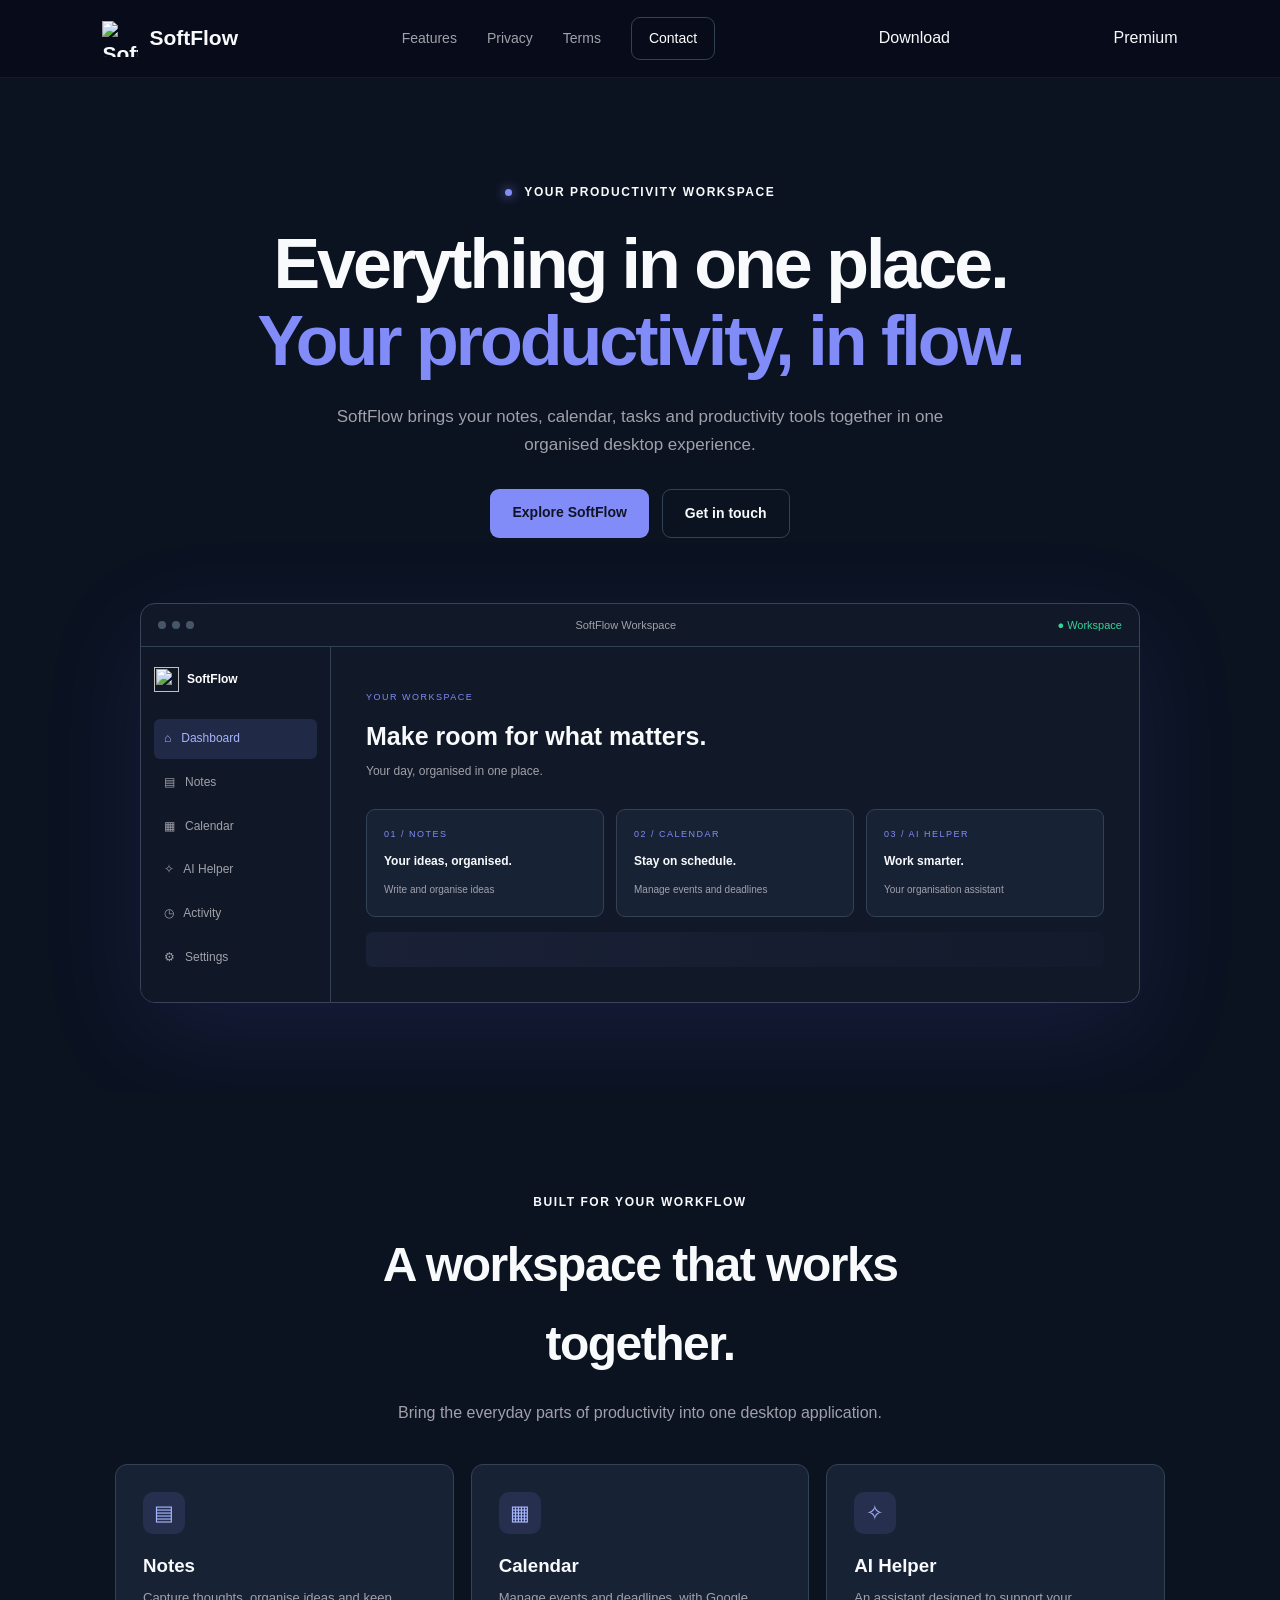
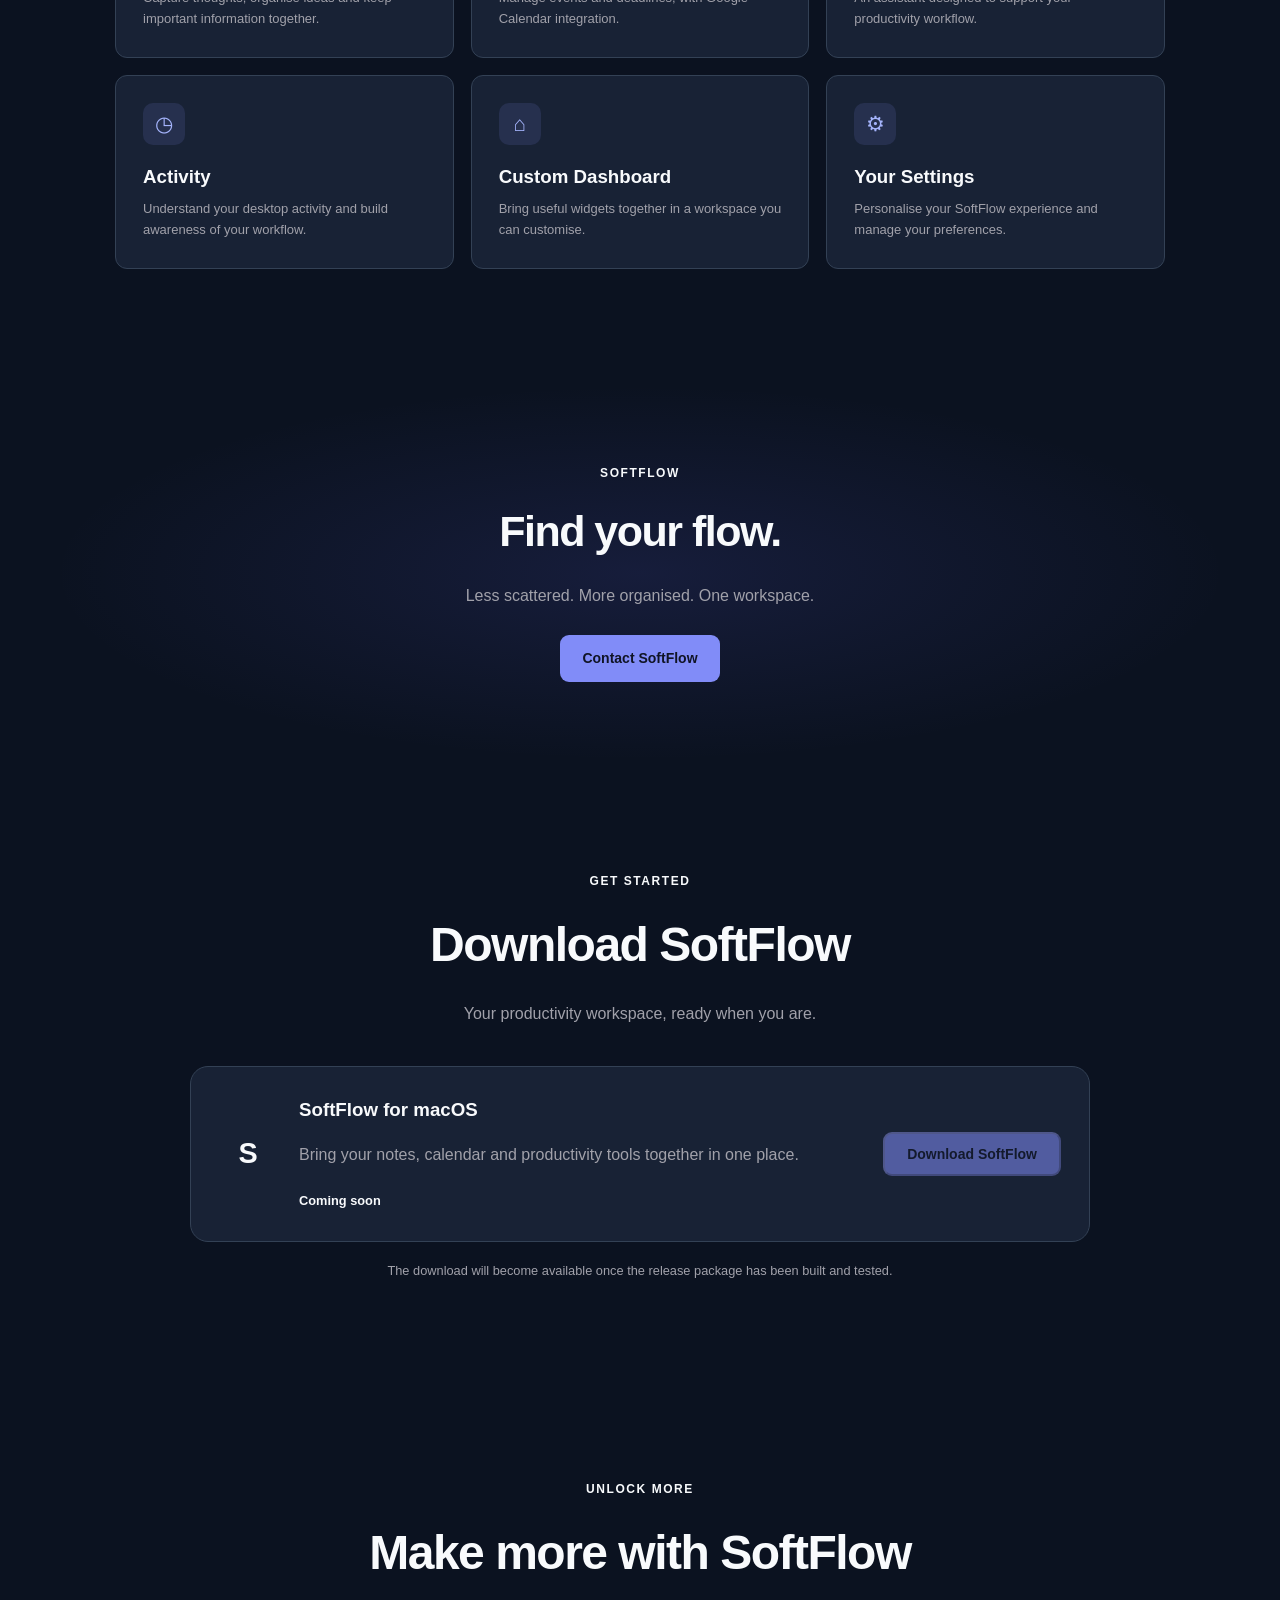
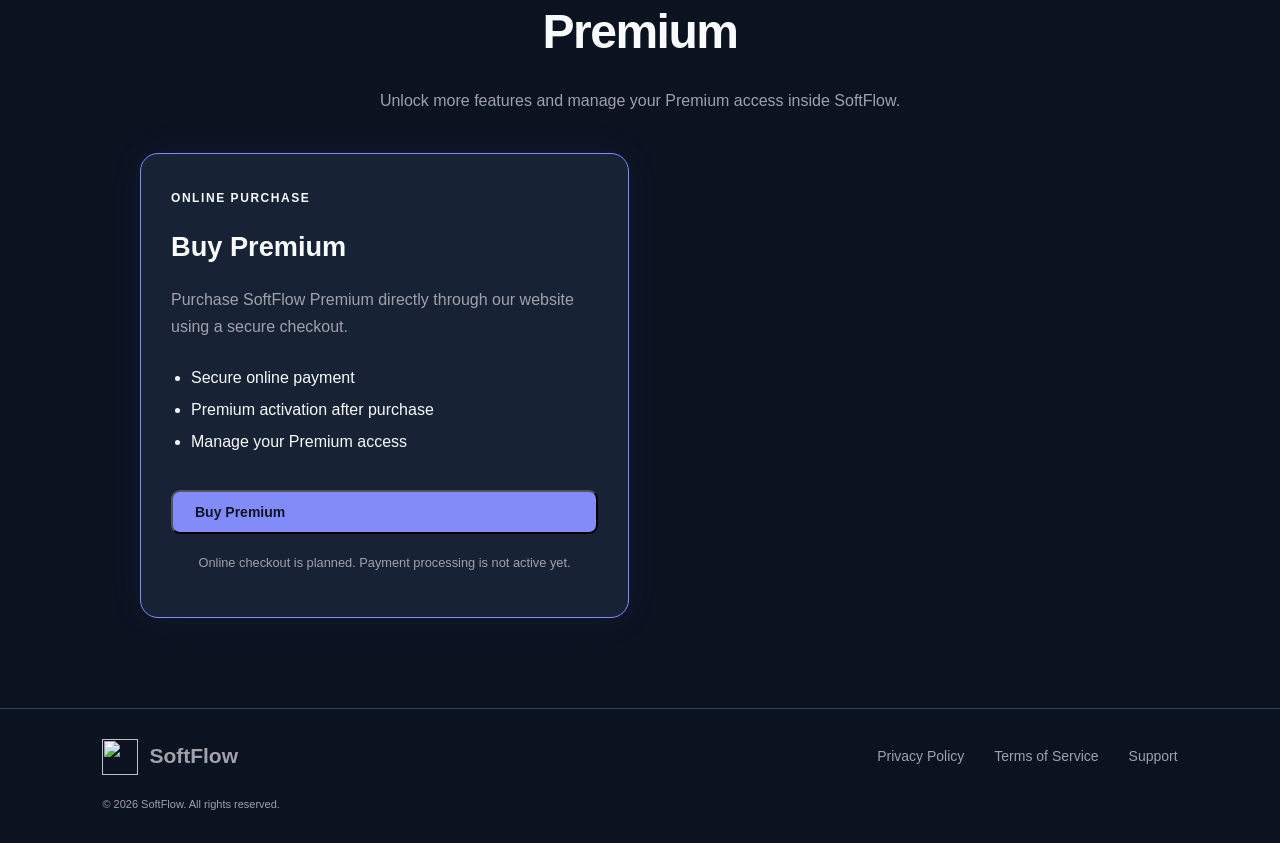
==== index.html @ 4841d00a "Add files via upload" ====
<!DOCTYPE html>
<html lang="en">
<head>
  <meta charset="UTF-8">
  <meta name="viewport" content="width=device-width, initial-scale=1">
  <meta name="theme-color" content="#0B1220">
  <meta name="description" content="Meet SoftFlow, your productivity workspace for notes, calendars, organisation and more.">
  <title>SoftFlow — Your productivity, in flow.</title>
  <link rel="icon" href="assets/logo.png">
  <link rel="stylesheet" href="styles.css">
</head>
<body>
  <nav class="nav">
    <a class="brand" href="index.html">
      <img src="assets/logo.png" alt="SoftFlow logo">
      <span>SoftFlow</span>
    </a>
    <div class="nav-links">
      <a href="#features">Features</a>
      <a href="privacy.html">Privacy</a>
      <a href="terms.html">Terms</a>
      <a class="nav-button" href="contact.html">Contact</a>
    </div>
  
        <a href="#download">Download</a>
        <a href="#premium">Premium</a>
      </nav>

  <main>
    <section class="hero">
      <div class="eyebrow"><span class="dot"></span> YOUR PRODUCTIVITY WORKSPACE</div>
      <h1>Everything in one place.<br><span>Your productivity, in flow.</span></h1>
      <p class="hero-text">
        SoftFlow brings your notes, calendar, tasks and productivity
        tools together in one organised desktop experience.
      </p>
      <div class="hero-actions">
        <a class="button primary" href="#features">Explore SoftFlow</a>
        <a class="button secondary" href="contact.html">Get in touch</a>
      </div>
      <div class="hero-visual">
        <div class="mock-window">
          <div class="window-bar">
            <div class="window-dots"><i></i><i></i><i></i></div>
            <span>SoftFlow Workspace</span>
            <span class="window-status">● Workspace</span>
          </div>
          <div class="mock-content">
            <aside class="mock-sidebar">
              <div class="mock-brand"><img src="assets/logo.png" alt=""> SoftFlow</div>
              <div class="side-active">⌂ &nbsp; Dashboard</div>
              <div>▤ &nbsp; Notes</div>
              <div>▦ &nbsp; Calendar</div>
              <div>✧ &nbsp; AI Helper</div>
              <div>◷ &nbsp; Activity</div>
              <div>⚙ &nbsp; Settings</div>
            </aside>
            <div class="mock-main">
              <small>YOUR WORKSPACE</small>
              <h2>Make room for what matters.</h2>
              <p>Your day, organised in one place.</p>
              <div class="mock-cards">
                <div><span>01 / NOTES</span><strong>Your ideas, organised.</strong><small>Write and organise ideas</small></div>
                <div><span>02 / CALENDAR</span><strong>Stay on schedule.</strong><small>Manage events and deadlines</small></div>
                <div><span>03 / AI HELPER</span><strong>Work smarter.</strong><small>Your organisation assistant</small></div>
              </div>
              <div class="mock-bottom"></div>
            </div>
          </div>
        </div>
      </div>
    </section>

    <section class="features section" id="features">
      <div class="section-heading">
        <div class="eyebrow">BUILT FOR YOUR WORKFLOW</div>
        <h2>A workspace that works together.</h2>
        <p>Bring the everyday parts of productivity into one desktop application.</p>
      </div>
      <div class="feature-grid">
        <article class="feature-card"><div class="feature-icon">▤</div><h3>Notes</h3><p>Capture thoughts, organise ideas and keep important information together.</p></article>
        <article class="feature-card"><div class="feature-icon">▦</div><h3>Calendar</h3><p>Manage events and deadlines, with Google Calendar integration.</p></article>
        <article class="feature-card"><div class="feature-icon">✧</div><h3>AI Helper</h3><p>An assistant designed to support your productivity workflow.</p></article>
        <article class="feature-card"><div class="feature-icon">◷</div><h3>Activity</h3><p>Understand your desktop activity and build awareness of your workflow.</p></article>
        <article class="feature-card"><div class="feature-icon">⌂</div><h3>Custom Dashboard</h3><p>Bring useful widgets together in a workspace you can customise.</p></article>
        <article class="feature-card"><div class="feature-icon">⚙</div><h3>Your Settings</h3><p>Personalise your SoftFlow experience and manage your preferences.</p></article>
      </div>
    </section>

    <section class="closing">
      <div class="eyebrow">SOFTFLOW</div>
      <h2>Find your flow.</h2>
      <p>Less scattered. More organised. One workspace.</p>
      <a class="button primary" href="contact.html">Contact SoftFlow</a>
    </section>
  
    <section class="download-section" id="download">
      <div class="section-heading">
        <span class="eyebrow">GET STARTED</span>
        <h2>Download SoftFlow</h2>
        <p>Your productivity workspace, ready when you are.</p>
      </div>

      <div class="download-panel">
        <div class="download-icon">S</div>
        <div class="download-info">
          <h3>SoftFlow for macOS</h3>
          <p>Bring your notes, calendar and productivity tools together in one place.</p>
          <span class="coming-soon">Coming soon</span>
        </div>
        <button class="button primary" disabled>Download SoftFlow</button>
      </div>
      <p class="section-note">The download will become available once the release package has been built and tested.</p>
    </section>

    <section class="premium-section" id="premium">
      <div class="section-heading">
        <span class="eyebrow">UNLOCK MORE</span>
        <h2>Make more with SoftFlow Premium</h2>
        <p>Unlock more features and manage your Premium access inside SoftFlow.</p>
      </div>

      <div class="premium-grid">
        <article class="premium-card premium-featured">
          <span class="premium-label">ONLINE PURCHASE</span>
          <h3>Buy Premium</h3>
          <p>Purchase SoftFlow Premium directly through our website using a secure checkout.</p>
          <ul>
            <li>Secure online payment</li>
            <li>Premium activation after purchase</li>
            <li>Manage your Premium access</li>
          </ul>
          <button class="button primary" id="premium-purchase">Buy Premium</button>
      <div class="premium-unavailable" id="premium-unavailable"
           role="alert" aria-live="polite" hidden>
        <div class="unavailable-icon">!</div>
        <div>
          <h3>Service unavailable</h3>
          <p>Sorry, SoftFlow Premium purchases are currently unavailable in your region.</p>
          <small>Please try again later.</small>
        </div>
      </div>

          <p class="card-note">Online checkout is planned. Payment processing is not active yet.</p>
        </article>

      </div>


      </div>
    </section>

  </main>

  <footer>
    <a class="brand" href="index.html"><img src="assets/logo.png" alt=""><span>SoftFlow</span></a>
    <div><a href="privacy.html">Privacy Policy</a><a href="terms.html">Terms of Service</a><a href="mailto:softcloud079@gmail.com">Support</a></div>
    <p>© 2026 SoftFlow. All rights reserved.</p>
  </footer>

<script>
document.addEventListener("DOMContentLoaded", function () {
  const button = document.getElementById("premium-purchase");
  const message = document.getElementById("premium-unavailable");

  if (button && message) {
    button.addEventListener("click", function () {
      message.hidden = false;
      message.scrollIntoView({ behavior: "smooth", block: "nearest" });
    });
  }
});
</script>

</body>
</html>
---- styles.css ----
:root {
  --bg: #0B1220;
  --sidebar: #111827;
  --card: #182235;
  --hover: #223047;
  --border: #334155;
  --primary: #818CF8;
  --light: #A5B4FC;
  --dark: #6366F1;
  --text: #F8FAFC;
  --muted: #A1A1AA;
}
* { box-sizing: border-box; }
html { scroll-behavior: smooth; }
body {
  margin: 0;
  background: var(--bg);
  color: var(--text);
  font-family: -apple-system, BlinkMacSystemFont, "Segoe UI", sans-serif;
  line-height: 1.65;
}
a { color: inherit; text-decoration: none; }
.nav {
  height: 78px; padding: 0 8%; display: flex; align-items: center;
  justify-content: space-between; background: rgba(8,12,26,.9);
  border-bottom: 1px solid rgba(255,255,255,.06);
  position: sticky; top: 0; z-index: 10; backdrop-filter: blur(16px);
}
.brand { display: flex; align-items: center; gap: 11px; font-size: 21px; font-weight: 750; }
.brand img { width: 36px; height: 36px; object-fit: contain; }
.nav-links, footer div { display: flex; align-items: center; gap: 30px; }
.nav-links a, footer a { color: var(--muted); font-size: 14px; }
.nav-links a:hover, footer a:hover { color: var(--light); }
.nav-links .nav-button { padding: 9px 17px; color: white; border: 1px solid var(--border); border-radius: 9px; }
.hero { padding: 105px 8% 90px; text-align: center; overflow: hidden; }
.eyebrow { color: var(--light); font-size: 11px; letter-spacing: 2px; font-weight: 750; }
.dot { display: inline-block; width: 7px; height: 7px; background: var(--primary); border-radius: 50%; margin-right: 8px; box-shadow: 0 0 12px var(--primary); }
h1 { font-size: clamp(42px, 6vw, 70px); line-height: 1.1; letter-spacing: -3px; margin: 23px 0; }
h1 span { color: var(--primary); }
.hero-text { max-width: 610px; margin: 0 auto; color: var(--muted); font-size: 17px; }
.hero-actions { display: flex; justify-content: center; gap: 13px; margin: 30px 0 65px; }
.button { display: inline-flex; padding: 12px 22px; border-radius: 9px; font-size: 14px; font-weight: 650; transition: .2s; }
.button:hover { transform: translateY(-2px); }
.primary { background: var(--primary); color: #101426; }
.secondary { border: 1px solid var(--border); color: var(--text); }
.hero-visual { max-width: 1000px; margin: auto; text-align: left; }
.mock-window { border: 1px solid #39445b; border-radius: 15px; overflow: hidden; background: var(--sidebar); box-shadow: 0 30px 100px rgba(99,102,241,.13); }
.window-bar { height: 43px; display: flex; align-items: center; justify-content: space-between; padding: 0 17px; border-bottom: 1px solid var(--border); color: var(--muted); font-size: 11px; }
.window-dots { display: flex; gap: 6px; }
.window-dots i { width: 8px; height: 8px; border-radius: 50%; background: #475569; }
.window-status { color: #34D399; }
.mock-content { display: flex; min-height: 330px; }
.mock-sidebar { width: 190px; flex-shrink: 0; padding: 20px 13px; background: #101827; border-right: 1px solid var(--border); color: var(--muted); font-size: 12px; }
.mock-brand { display: flex; align-items: center; gap: 8px; color: white; font-weight: bold; margin-bottom: 27px; }
.mock-brand img { width: 25px; height: 25px; object-fit: contain; }
.mock-sidebar div:not(.mock-brand) { padding: 10px; margin: 4px 0; border-radius: 6px; }
.mock-sidebar .side-active { background: rgba(129,140,248,.14); color: var(--light); }
.mock-main { padding: 35px; flex: 1; }
.mock-main > small, .mock-cards span { color: var(--primary); font-size: 9px; letter-spacing: 1.5px; }
.mock-main h2 { font-size: 25px; margin: 8px 0 0; }
.mock-main p { color: var(--muted); font-size: 12px; margin-top: 4px; }
.mock-cards { display: grid; grid-template-columns: repeat(3,1fr); gap: 12px; margin-top: 28px; }
.mock-cards div { padding: 17px; border: 1px solid var(--border); background: var(--card); border-radius: 9px; display: flex; flex-direction: column; gap: 10px; }
.mock-cards strong { font-size: 12px; }
.mock-cards small { color: var(--muted); font-size: 10px; }
.mock-bottom { height: 35px; margin-top: 15px; border-radius: 7px; background: linear-gradient(90deg,rgba(129,140,248,.08),rgba(129,140,248,.02)); }
.section { padding: 100px 8%; }
.section-heading { text-align: center; margin-bottom: 45px; }
.section-heading h2, .closing h2 { font-size: clamp(30px,4vw,43px); letter-spacing: -1.5px; margin: 13px 0; }
.section-heading p, .closing p { color: var(--muted); }
.feature-grid { max-width: 1050px; margin: auto; display: grid; grid-template-columns: repeat(3,1fr); gap: 17px; }
.feature-card { padding: 27px; background: var(--card); border: 1px solid var(--border); border-radius: 12px; transition: .2s; }
.feature-card:hover { transform: translateY(-4px); border-color: var(--primary); }
.feature-icon { width: 42px; height: 42px; display: grid; place-items: center; background: rgba(129,140,248,.13); color: var(--light); border-radius: 10px; font-size: 21px; }
.feature-card h3 { margin: 17px 0 5px; }
.feature-card p { color: var(--muted); font-size: 13px; margin: 0; }
.closing { text-align: center; padding: 95px 20px; background: radial-gradient(ellipse at center,rgba(99,102,241,.13),transparent 65%); }
.closing p { margin-bottom: 25px; }
footer { border-top: 1px solid var(--border); padding: 30px 8%; display: flex; align-items: center; justify-content: space-between; flex-wrap: wrap; gap: 20px; }
footer p { width: 100%; color: var(--muted); font-size: 11px; margin: 0; }
.legal { max-width: 850px; margin: auto; padding: 85px 25px 110px; }
.legal h1 { font-size: 45px; letter-spacing: -1.5px; }
.legal h2 { margin-top: 38px; font-size: 20px; }
.legal p, .legal li { color: var(--muted); }
.legal a { color: var(--light); text-decoration: underline; }
@media(max-width:750px) {
  .nav { padding: 0 5%; }
  .nav-links { gap: 13px; }
  .nav-links a { font-size: 11px; }
  .hero { padding: 75px 5%; }
  .mock-sidebar { width: 125px; font-size: 10px; }
  .mock-main { padding: 20px; }
  .mock-cards { grid-template-columns: 1fr; }
  .mock-cards div { padding: 11px; }
  .feature-grid { grid-template-columns: 1fr; }
  footer { padding: 25px 5%; }
  footer div { gap: 15px; flex-wrap: wrap; }
}
@media(max-width:440px) {
  .nav-links a:first-child { display: none; }
  h1 { letter-spacing: -1.5px; }
  .mock-sidebar { width: 95px; padding: 10px 5px; font-size: 9px; }
  .mock-main h2 { font-size: 18px; }
  .window-status { display: none; }
}


/* Download and Premium sections */
.download-section,
.premium-section {
  padding: 90px 8%;
  scroll-margin-top: 90px;
}

.section-heading {
  max-width: 680px;
  margin: 0 auto 38px;
  text-align: center;
}

.section-heading h2 {
  margin: 12px 0;
  color: var(--text);
  font-size: clamp(2rem, 4vw, 3rem);
}

.section-heading p,
.section-note {
  color: var(--muted);
  line-height: 1.7;
}

.eyebrow,
.premium-label {
  color: var(--primary-light);
  font-size: 0.75rem;
  font-weight: 700;
  letter-spacing: 0.13em;
}

.download-panel,
.premium-card,
.redeem-panel {
  background: var(--card);
  border: 1px solid var(--border);
  border-radius: 18px;
}

.download-panel {
  max-width: 900px;
  margin: 0 auto;
  padding: 28px;
  display: flex;
  align-items: center;
  gap: 22px;
}

.download-icon {
  width: 58px;
  height: 58px;
  flex-shrink: 0;
  display: grid;
  place-items: center;
  border-radius: 15px;
  background: var(--icon-bg);
  color: var(--primary-light);
  font-size: 1.8rem;
  font-weight: 800;
}

.download-info {
  flex: 1;
}

.download-info h3,
.premium-card h3,
.redeem-panel h3 {
  color: var(--text);
  margin: 0 0 10px;
}

.download-info p,
.premium-card p,
.redeem-panel p {
  color: var(--muted);
  line-height: 1.7;
}

.coming-soon {
  display: inline-block;
  margin-top: 5px;
  color: var(--primary-light);
  font-size: 0.8rem;
  font-weight: 700;
}

.section-note,
.card-note {
  text-align: center;
  font-size: 0.8rem;
  margin-top: 18px;
}

.premium-grid {
  max-width: 1000px;
  margin: 0 auto;
  display: grid;
  grid-template-columns: repeat(2, minmax(0, 1fr));
  gap: 22px;
}

.premium-card {
  padding: 30px;
}

.premium-featured {
  border-color: var(--primary);
  box-shadow: 0 0 35px rgba(129, 140, 248, 0.08);
}

.premium-card h3 {
  font-size: 1.7rem;
  margin-top: 15px;
}

.premium-card ul {
  color: var(--text);
  padding-left: 20px;
  margin: 22px 0;
  line-height: 2;
}

.premium-card .button {
  width: 100%;
  margin-top: 10px;
}

.redeem-panel {
  max-width: 1000px;
  margin: 24px auto 0;
  padding: 28px;
  display: flex;
  align-items: center;
  justify-content: space-between;
  gap: 24px;
}

.button:disabled,
.disabled-button {
  opacity: 0.55;
  cursor: not-allowed;
  pointer-events: none;
}

@media (max-width: 700px) {
  .download-section,
  .premium-section {
    padding: 65px 6%;
  }

  .download-panel,
  .redeem-panel {
    flex-direction: column;
    align-items: flex-start;
  }

  .premium-grid {
    grid-template-columns: 1fr;
  }

  .download-panel .button,
  .redeem-panel .button {
    width: 100%;
  }
}


.premium-unavailable {
  display: flex;
  align-items: flex-start;
  gap: 16px;
  margin-top: 22px;
  padding: 20px;
  background: rgba(251, 146, 60, 0.08);
  border: 1px solid rgba(251, 146, 60, 0.4);
  border-radius: 14px;
  animation: premium-message-in .25s ease-out;
}

.premium-unavailable[hidden] {
  display: none;
}

.unavailable-icon {
  width: 38px;
  height: 38px;
  flex-shrink: 0;
  display: grid;
  place-items: center;
  border-radius: 50%;
  background: rgba(251, 146, 60, 0.15);
  color: var(--orange);
  font-size: 1.3rem;
  font-weight: 800;
}

.premium-unavailable h3 {
  margin: 0 0 7px;
  color: var(--text);
}

.premium-unavailable p {
  margin: 0 0 7px;
  color: var(--muted);
  line-height: 1.6;
}

.premium-unavailable small {
  color: var(--muted);
}

@keyframes premium-message-in {
  from { opacity: 0; transform: translateY(8px); }
  to { opacity: 1; transform: translateY(0); }
}
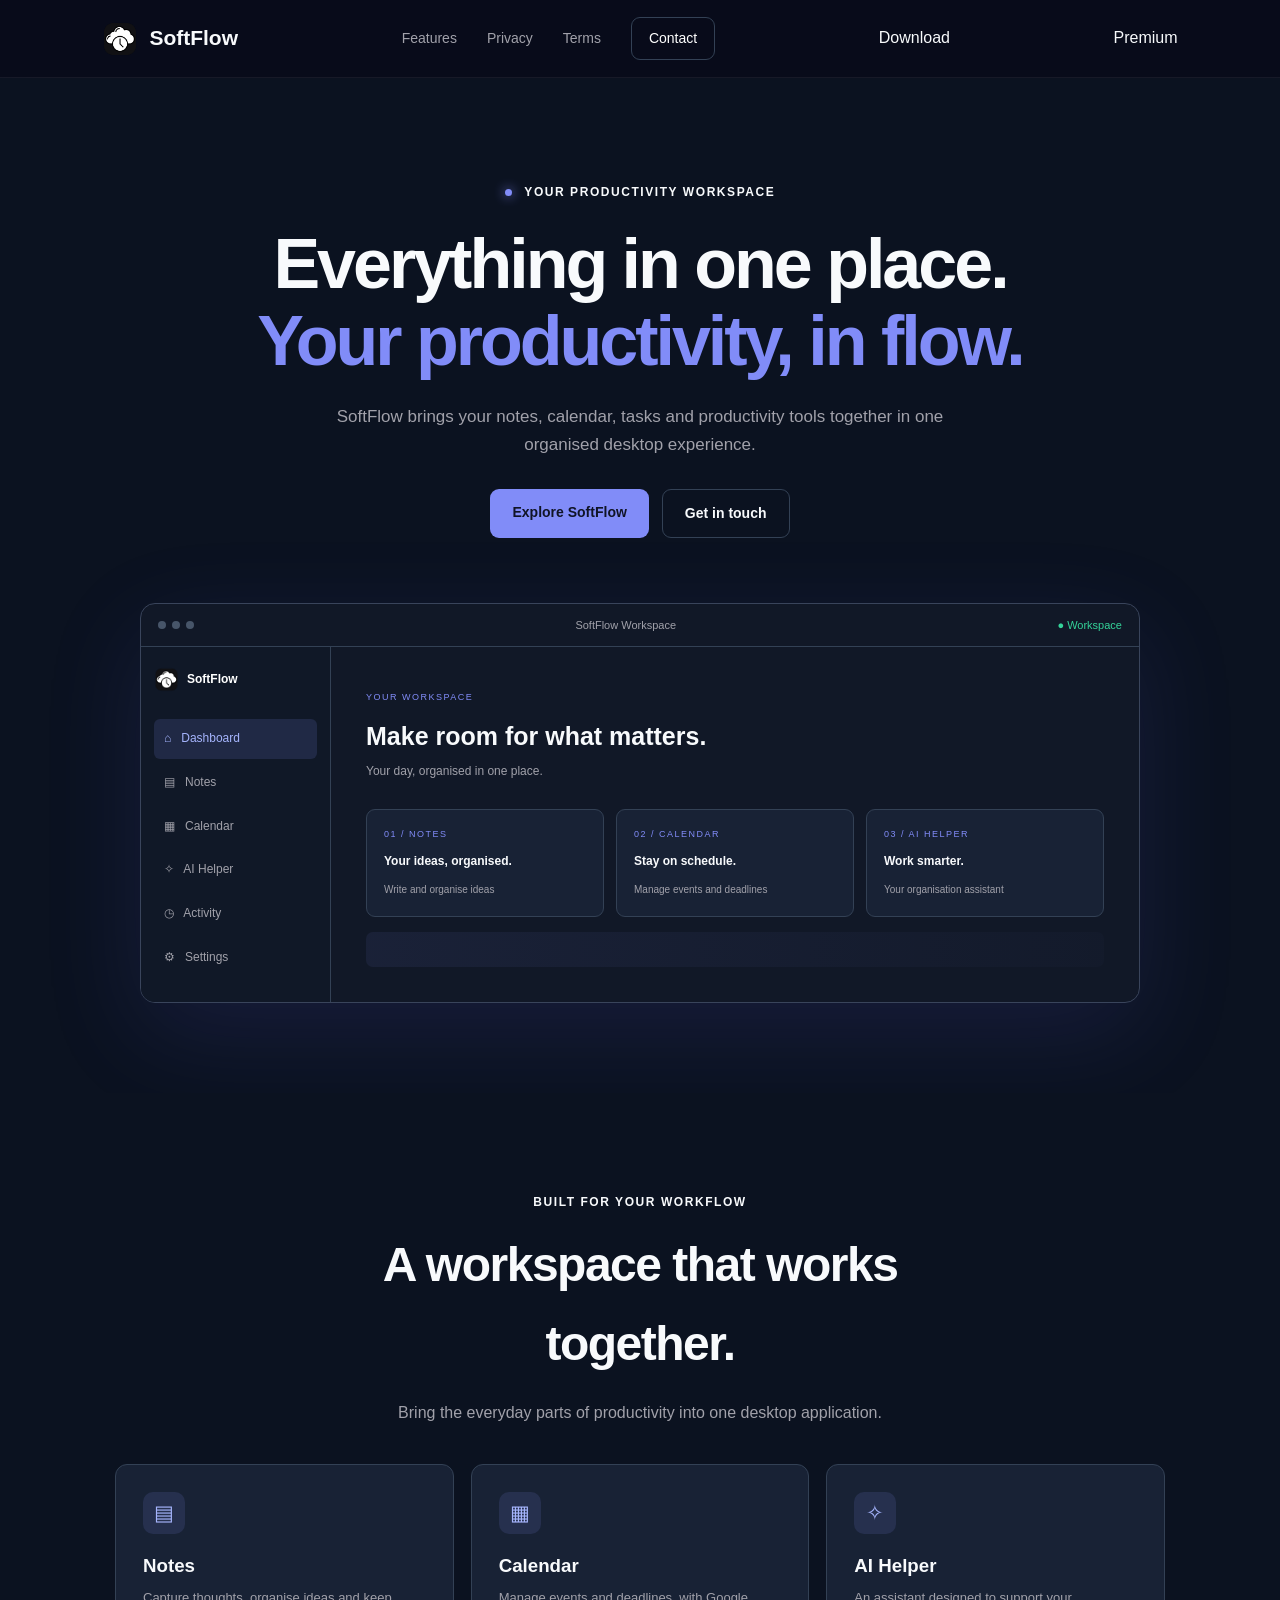
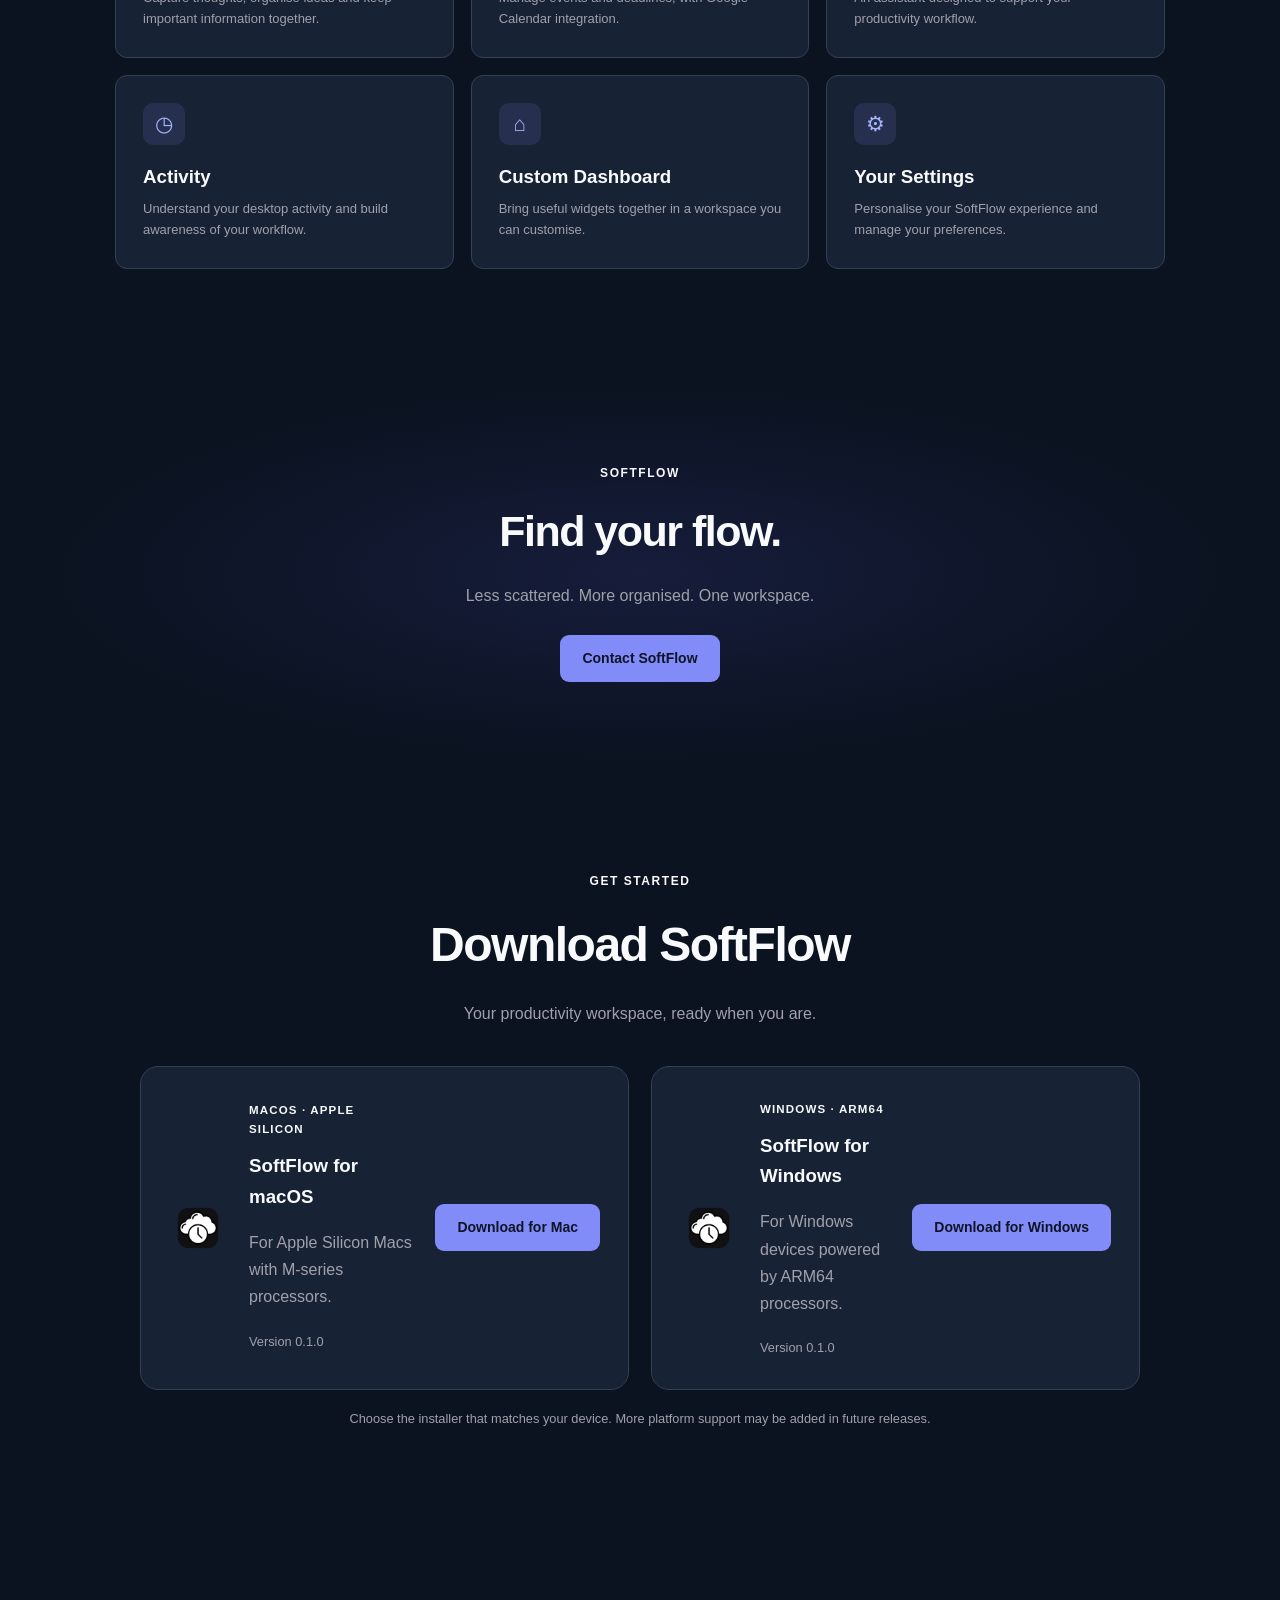
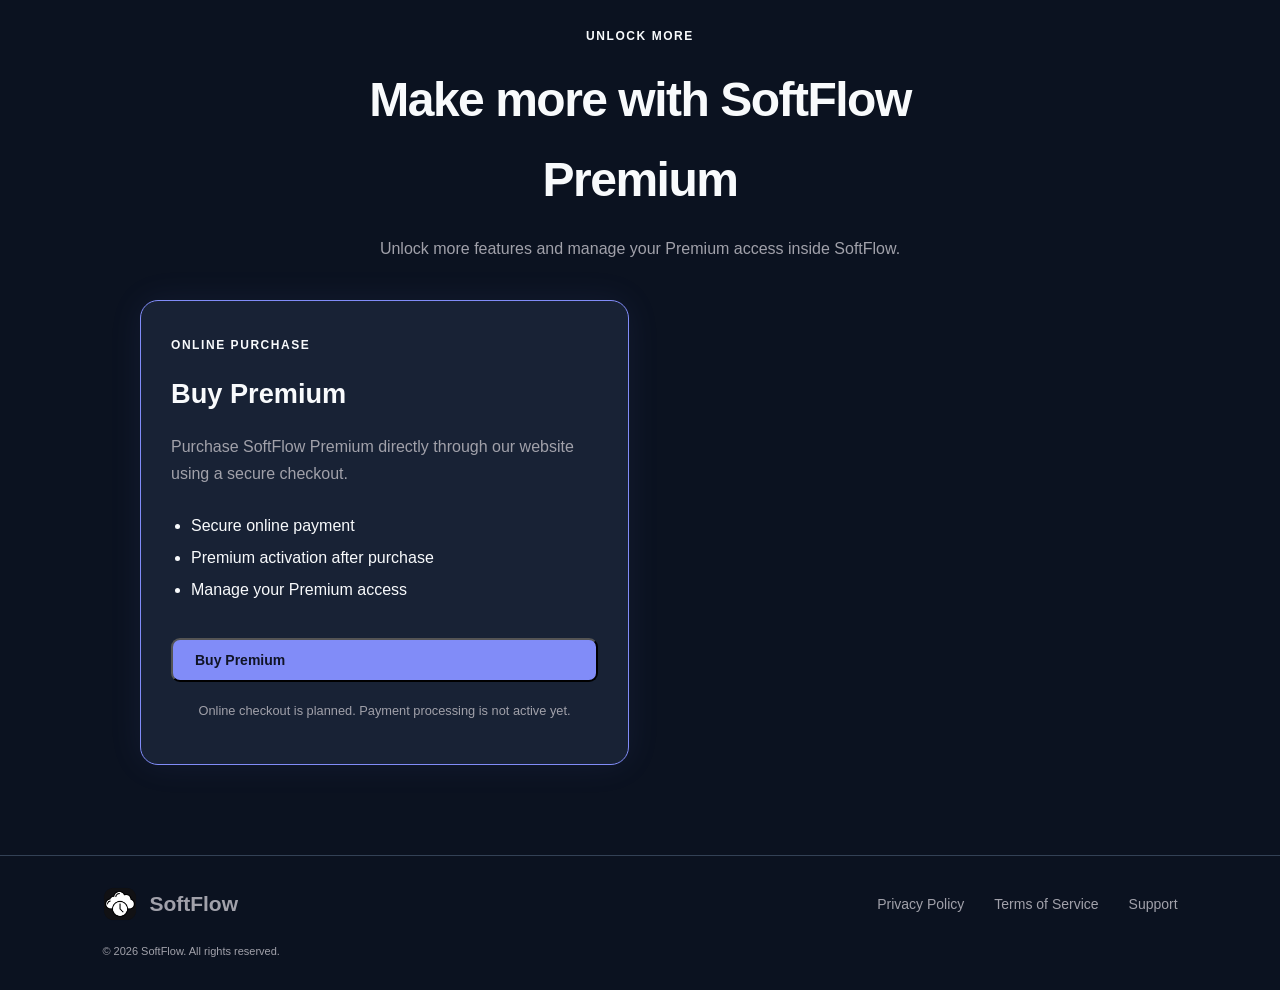
==== commit e28d1d3a: "Prepare SoftFlow 0.1.0 website release" ====
--- a/index.html
+++ b/index.html
@@ -101,16 +101,39 @@
         <p>Your productivity workspace, ready when you are.</p>
       </div>
 
-      <div class="download-panel">
-        <div class="download-icon">S</div>
-        <div class="download-info">
-          <h3>SoftFlow for macOS</h3>
-          <p>Bring your notes, calendar and productivity tools together in one place.</p>
-          <span class="coming-soon">Coming soon</span>
-        </div>
-        <button class="button primary" disabled>Download SoftFlow</button>
+      <div class="download-grid">
+        <article class="download-panel">
+          <div class="download-icon"><img src="assets/logo.png" alt="SoftFlow logo"></div>
+          <div class="download-info">
+            <span class="download-platform">MACOS · APPLE SILICON</span>
+            <h3>SoftFlow for macOS</h3>
+            <p>For Apple Silicon Macs with M-series processors.</p>
+            <span class="download-version">Version 0.1.0</span>
+          </div>
+          <a class="button primary"
+             href="https://github.com/softcloud079/Softflow/releases/download/v0.1.0/SoftFlow-0.1.0-macOS-AppleSilicon.dmg">
+            Download for Mac
+          </a>
+        </article>
+
+        <article class="download-panel">
+          <div class="download-icon"><img src="assets/logo.png" alt="SoftFlow logo"></div>
+          <div class="download-info">
+            <span class="download-platform">WINDOWS · ARM64</span>
+            <h3>SoftFlow for Windows</h3>
+            <p>For Windows devices powered by ARM64 processors.</p>
+            <span class="download-version">Version 0.1.0</span>
+          </div>
+          <a class="button primary"
+             href="https://github.com/softcloud079/Softflow/releases/download/v0.1.0/SoftFlow-0.1.0-Windows-ARM64.exe">
+            Download for Windows
+          </a>
+        </article>
       </div>
-      <p class="section-note">The download will become available once the release package has been built and tested.</p>
+
+      <p class="section-note">
+        Choose the installer that matches your device. More platform support may be added in future releases.
+      </p>
     </section>
 
     <section class="premium-section" id="premium">
--- a/styles.css
+++ b/styles.css
@@ -323,3 +323,54 @@
   from { opacity: 0; transform: translateY(8px); }
   to { opacity: 1; transform: translateY(0); }
 }
+
+
+/* SoftFlow platform downloads */
+.download-grid {
+  max-width: 1000px;
+  margin: 0 auto;
+  display: grid;
+  grid-template-columns: repeat(2, minmax(0, 1fr));
+  gap: 22px;
+}
+
+.download-platform {
+  display: inline-block;
+  color: var(--primary-light);
+  font-size: 0.72rem;
+  font-weight: 700;
+  letter-spacing: 0.1em;
+  margin-bottom: 12px;
+}
+
+.download-version {
+  display: inline-block;
+  color: var(--muted);
+  font-size: 0.8rem;
+  margin-top: 4px;
+}
+
+.download-panel .button {
+  flex-shrink: 0;
+  text-align: center;
+}
+
+@media (max-width: 850px) {
+  .download-grid {
+    grid-template-columns: 1fr;
+  }
+}
+
+@media (max-width: 700px) {
+  .download-panel .button {
+    width: 100%;
+  }
+}
+
+.download-icon img {
+  width: 100%;
+  height: 100%;
+  object-fit: contain;
+  padding: 6px;
+  border-radius: inherit;
+}
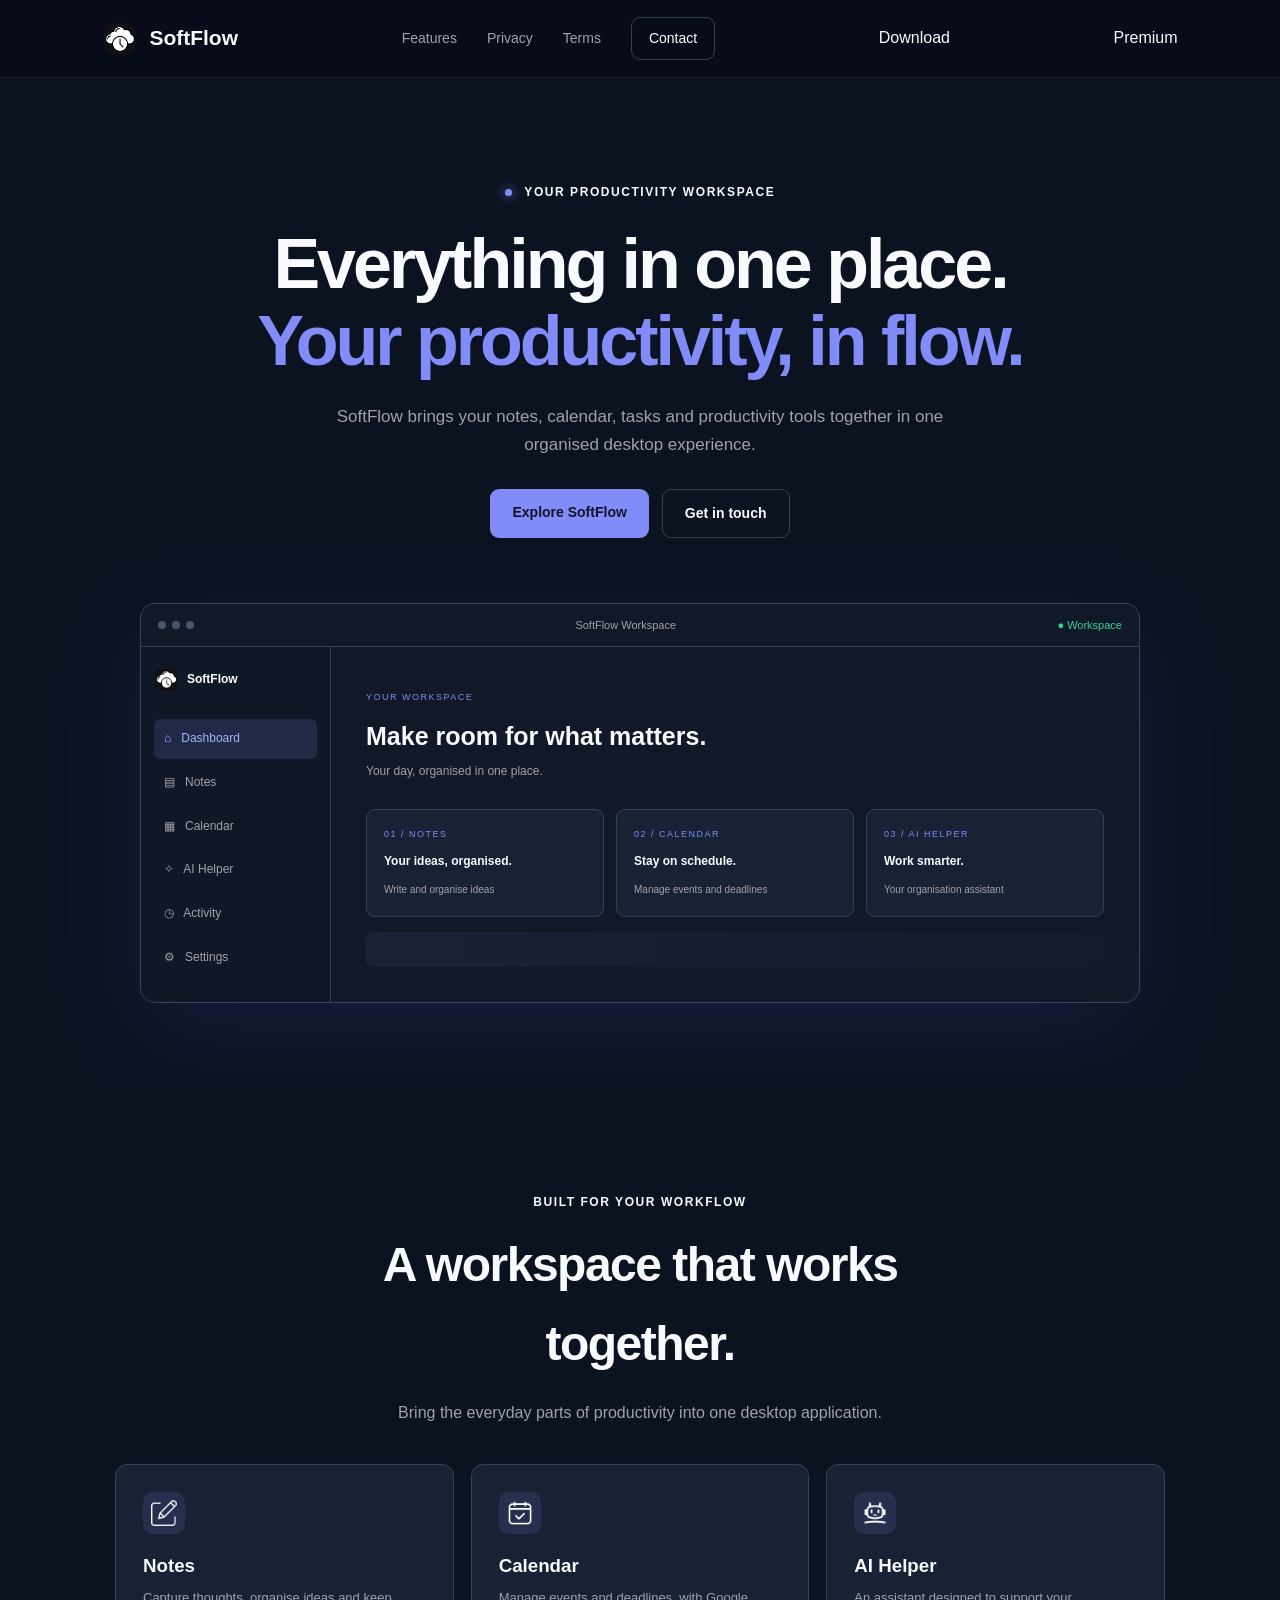
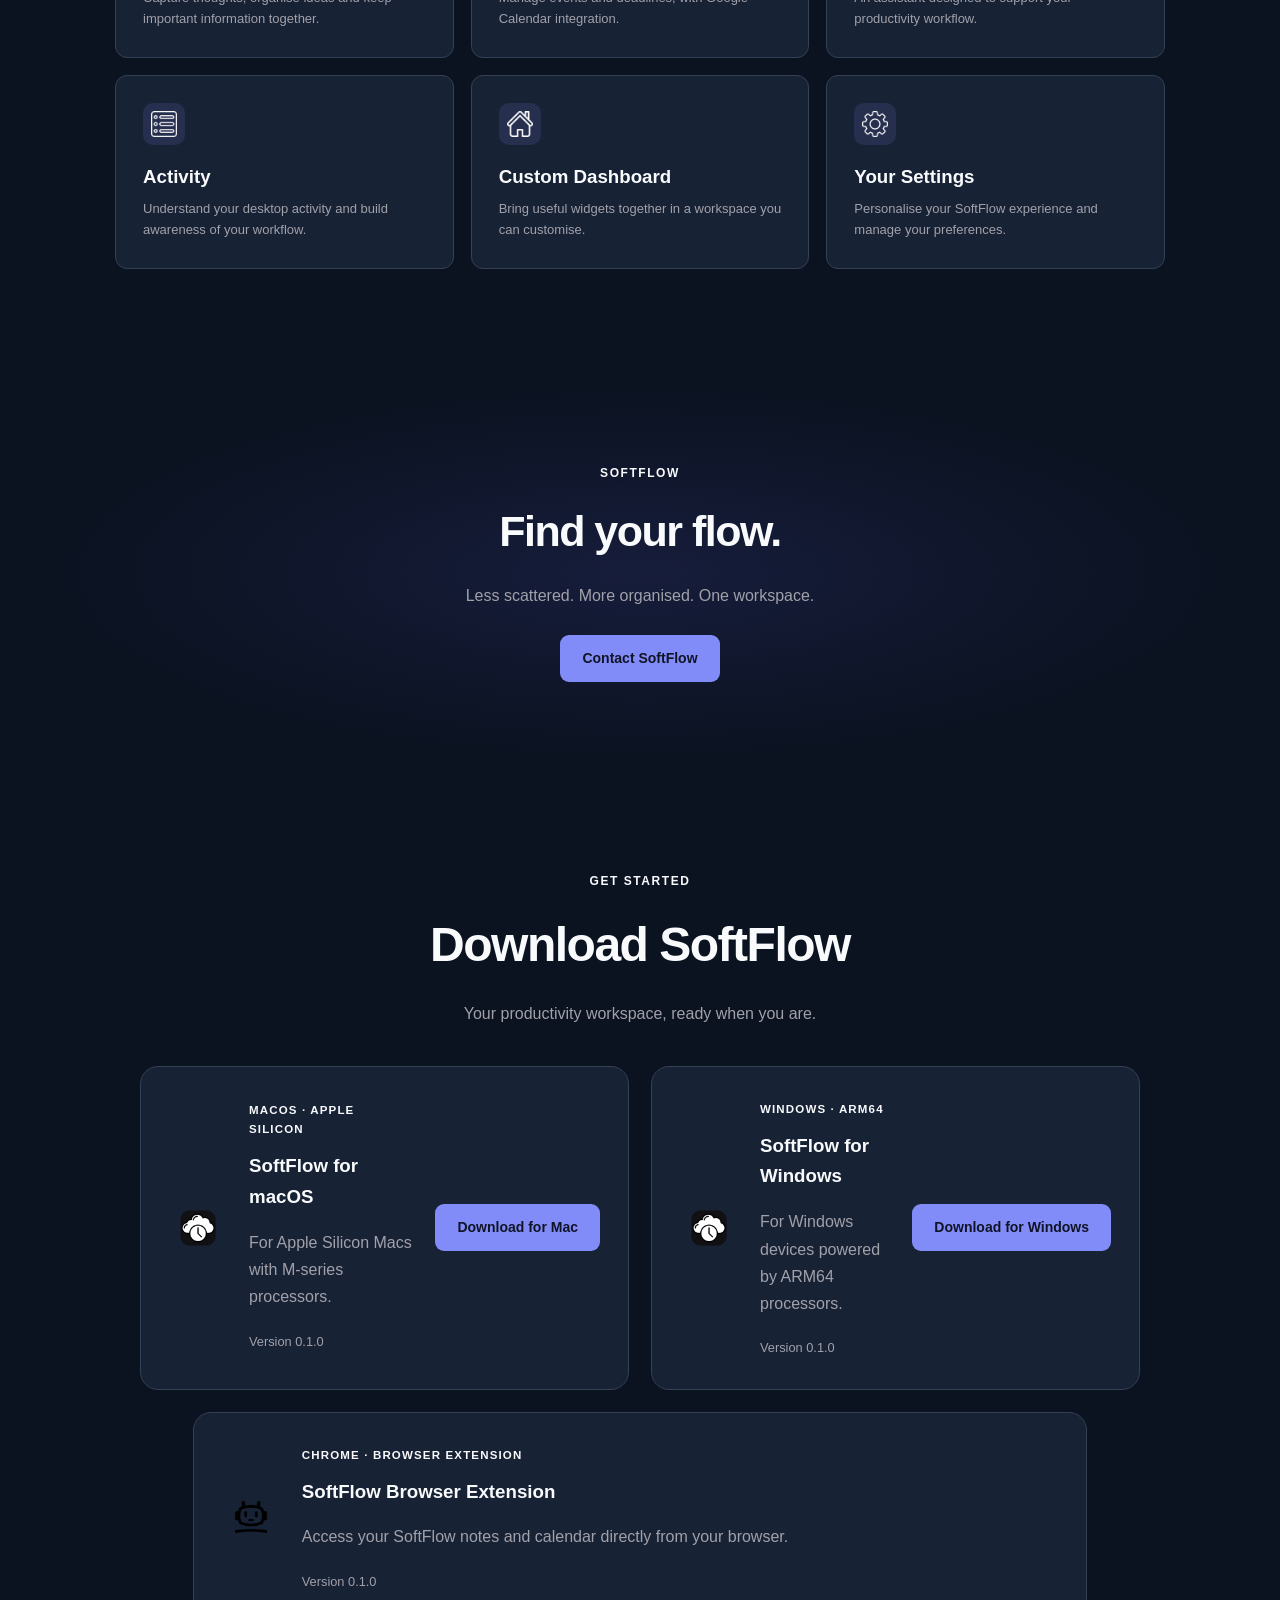
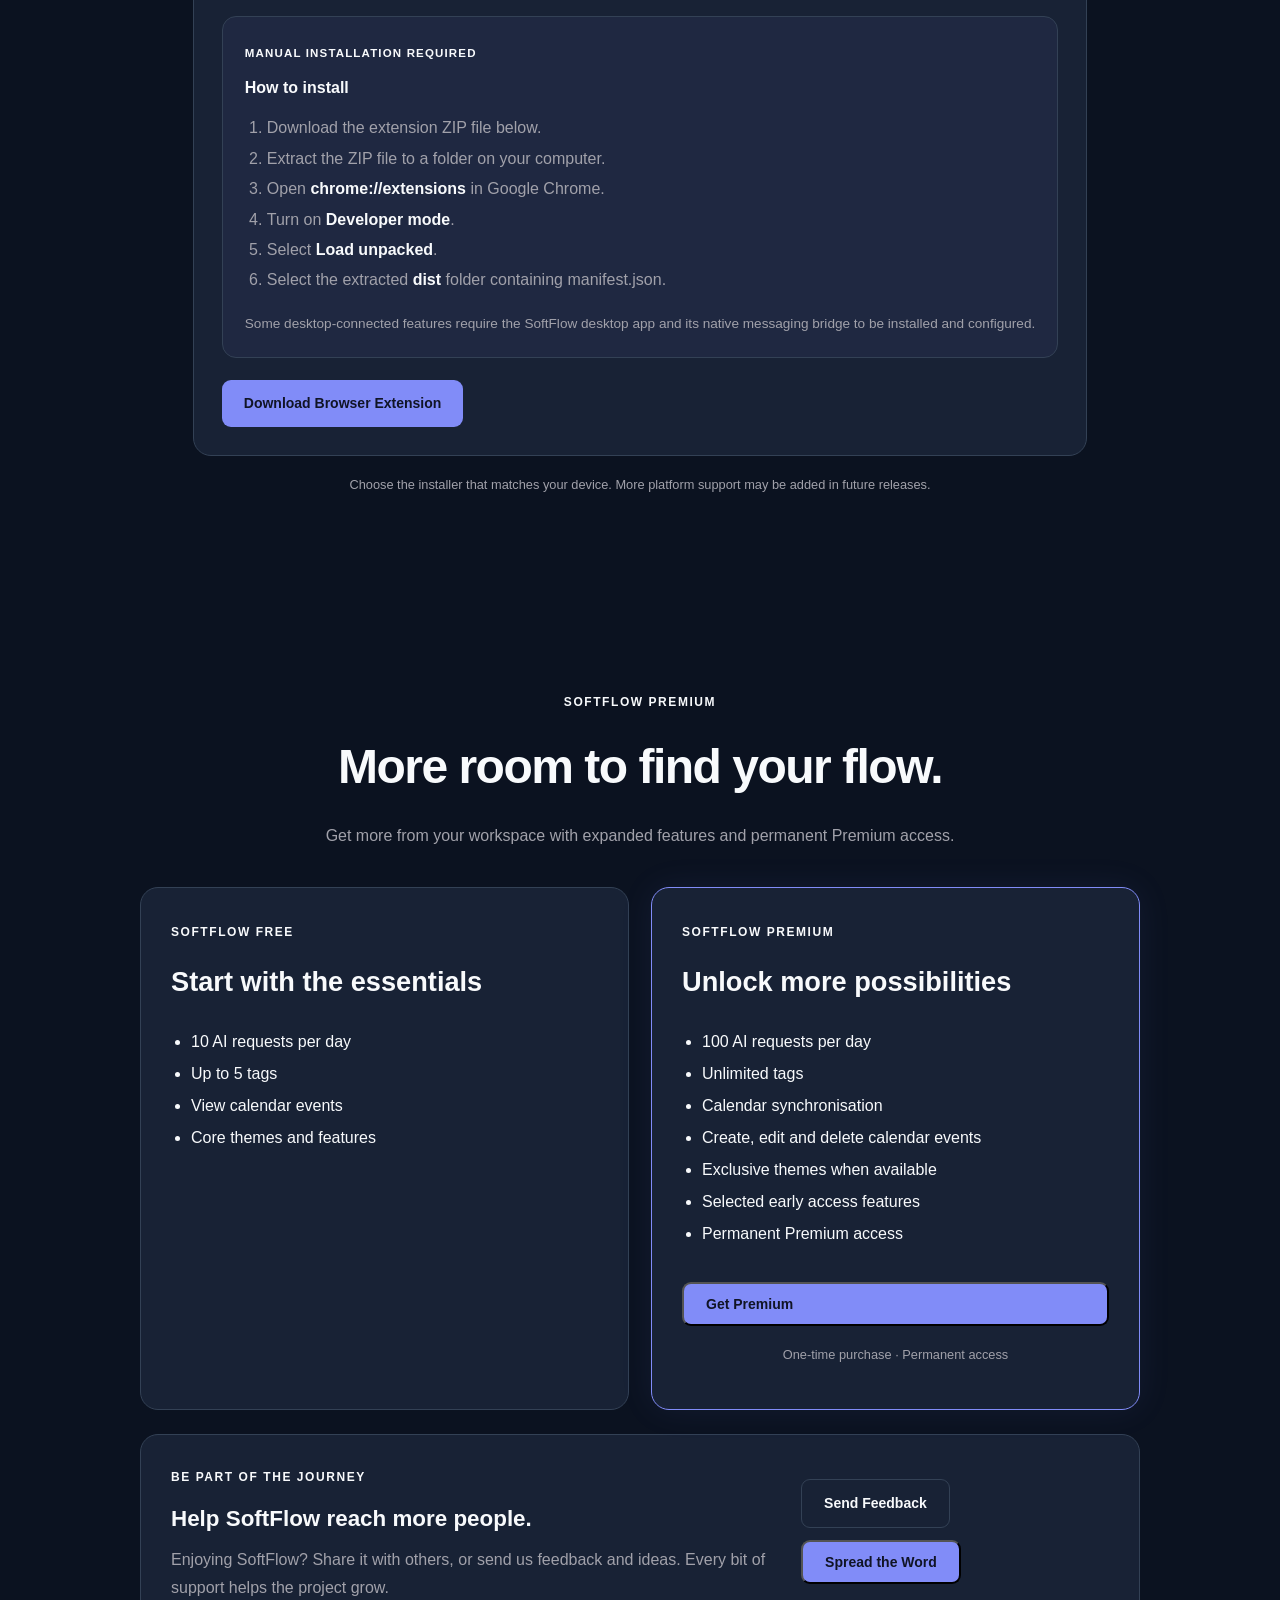
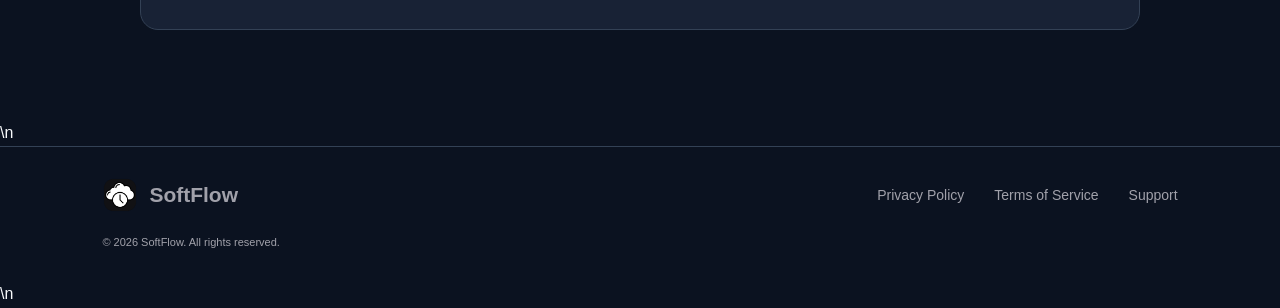
==== commit d2dd2428: "Update SoftFlow website and Premium experience" ====
--- a/index.html
+++ b/index.html
@@ -78,12 +78,12 @@
         <p>Bring the everyday parts of productivity into one desktop application.</p>
       </div>
       <div class="feature-grid">
-        <article class="feature-card"><div class="feature-icon">▤</div><h3>Notes</h3><p>Capture thoughts, organise ideas and keep important information together.</p></article>
-        <article class="feature-card"><div class="feature-icon">▦</div><h3>Calendar</h3><p>Manage events and deadlines, with Google Calendar integration.</p></article>
-        <article class="feature-card"><div class="feature-icon">✧</div><h3>AI Helper</h3><p>An assistant designed to support your productivity workflow.</p></article>
-        <article class="feature-card"><div class="feature-icon">◷</div><h3>Activity</h3><p>Understand your desktop activity and build awareness of your workflow.</p></article>
-        <article class="feature-card"><div class="feature-icon">⌂</div><h3>Custom Dashboard</h3><p>Bring useful widgets together in a workspace you can customise.</p></article>
-        <article class="feature-card"><div class="feature-icon">⚙</div><h3>Your Settings</h3><p>Personalise your SoftFlow experience and manage your preferences.</p></article>
+        <article class="feature-card"><div class="feature-icon"><img src="assets/app-icons/Notes.png" alt=""></div><h3>Notes</h3><p>Capture thoughts, organise ideas and keep important information together.</p></article>
+        <article class="feature-card"><div class="feature-icon"><img src="assets/app-icons/Calendar.png" alt=""></div><h3>Calendar</h3><p>Manage events and deadlines, with Google Calendar integration.</p></article>
+        <article class="feature-card"><div class="feature-icon"><img src="assets/app-icons/robot.png" alt=""></div><h3>AI Helper</h3><p>An assistant designed to support your productivity workflow.</p></article>
+        <article class="feature-card"><div class="feature-icon"><img src="assets/app-icons/activity.png" alt=""></div><h3>Activity</h3><p>Understand your desktop activity and build awareness of your workflow.</p></article>
+        <article class="feature-card"><div class="feature-icon"><img src="assets/app-icons/home.png" alt=""></div><h3>Custom Dashboard</h3><p>Bring useful widgets together in a workspace you can customise.</p></article>
+        <article class="feature-card"><div class="feature-icon"><img src="assets/app-icons/settings.png" alt=""></div><h3>Your Settings</h3><p>Personalise your SoftFlow experience and manage your preferences.</p></article>
       </div>
     </section>
 
@@ -129,6 +129,42 @@
             Download for Windows
           </a>
         </article>
+        <article class="download-panel extension-panel">
+          <div class="extension-heading">
+            <div class="download-icon">
+              <img src="assets/app-icons/robot.png" alt="SoftFlow extension icon">
+            </div>
+            <div class="download-info">
+              <span class="download-platform">CHROME · BROWSER EXTENSION</span>
+              <h3>SoftFlow Browser Extension</h3>
+              <p>Access your SoftFlow notes and calendar directly from your browser.</p>
+              <span class="download-version">Version 0.1.0</span>
+            </div>
+          </div>
+
+          <div class="extension-instructions">
+            <span class="extension-notice">MANUAL INSTALLATION REQUIRED</span>
+            <h4>How to install</h4>
+            <ol>
+              <li>Download the extension ZIP file below.</li>
+              <li>Extract the ZIP file to a folder on your computer.</li>
+              <li>Open <strong>chrome://extensions</strong> in Google Chrome.</li>
+              <li>Turn on <strong>Developer mode</strong>.</li>
+              <li>Select <strong>Load unpacked</strong>.</li>
+              <li>Select the extracted <strong>dist</strong> folder containing manifest.json.</li>
+            </ol>
+            <p class="extension-note">
+              Some desktop-connected features require the SoftFlow desktop app
+              and its native messaging bridge to be installed and configured.
+            </p>
+          </div>
+
+          <a class="button primary extension-download"
+             href="assets/SoftFlow-Browser-Extension-0.1.0.zip"
+             download>
+            Download Browser Extension
+          </a>
+        </article>
       </div>
 
       <p class="section-note">
@@ -138,62 +174,165 @@
 
     <section class="premium-section" id="premium">
       <div class="section-heading">
-        <span class="eyebrow">UNLOCK MORE</span>
-        <h2>Make more with SoftFlow Premium</h2>
-        <p>Unlock more features and manage your Premium access inside SoftFlow.</p>
+        <span class="eyebrow">SOFTFLOW PREMIUM</span>
+        <h2>More room to find your flow.</h2>
+        <p>Get more from your workspace with expanded features and permanent Premium access.</p>
       </div>
 
       <div class="premium-grid">
+        <article class="premium-card">
+          <span class="premium-label">SOFTFLOW FREE</span>
+          <h3>Start with the essentials</h3>
+          <ul>
+            <li>10 AI requests per day</li>
+            <li>Up to 5 tags</li>
+            <li>View calendar events</li>
+            <li>Core themes and features</li>
+          </ul>
+        </article>
+
         <article class="premium-card premium-featured">
-          <span class="premium-label">ONLINE PURCHASE</span>
-          <h3>Buy Premium</h3>
-          <p>Purchase SoftFlow Premium directly through our website using a secure checkout.</p>
+          <span class="premium-label">SOFTFLOW PREMIUM</span>
+          <h3>Unlock more possibilities</h3>
           <ul>
-            <li>Secure online payment</li>
-            <li>Premium activation after purchase</li>
-            <li>Manage your Premium access</li>
+            <li>100 AI requests per day</li>
+            <li>Unlimited tags</li>
+            <li>Calendar synchronisation</li>
+            <li>Create, edit and delete calendar events</li>
+            <li>Exclusive themes when available</li>
+            <li>Selected early access features</li>
+            <li>Permanent Premium access</li>
           </ul>
-          <button class="button primary" id="premium-purchase">Buy Premium</button>
-      <div class="premium-unavailable" id="premium-unavailable"
-           role="alert" aria-live="polite" hidden>
-        <div class="unavailable-icon">!</div>
+          <button class="button primary" id="premium-purchase">Get Premium</button>
+          <p class="card-note">One-time purchase · Permanent access</p>
+        </article>
+      </div>
+
+      <article class="premium-support">
         <div>
-          <h3>Service unavailable</h3>
-          <p>Sorry, SoftFlow Premium purchases are currently unavailable in your region.</p>
-          <small>Please try again later.</small>
-        </div>
-      </div>
-
-          <p class="card-note">Online checkout is planned. Payment processing is not active yet.</p>
-        </article>
-
-      </div>
-
-
-      </div>
+          <span class="premium-label">BE PART OF THE JOURNEY</span>
+          <h3>Help SoftFlow reach more people.</h3>
+          <p>Enjoying SoftFlow? Share it with others, or send us feedback and ideas. Every bit of support helps the project grow.</p>
+        </div>
+        <div class="support-actions">
+          <a class="button secondary" href="contact.html">Send Feedback</a>
+          <button class="button primary" id="share-softflow">Spread the Word</button>
+          <span id="share-status" role="status" aria-live="polite"></span>
+        </div>
+      </article>
     </section>
 
   </main>
 
-  <footer>
+
+  <div class="checkout-overlay" id="checkout-overlay" hidden>
+    <section class="checkout-window" role="dialog" aria-modal="true" aria-labelledby="checkout-title">
+      <button class="checkout-close" id="checkout-close" aria-label="Close checkout">&times;</button>
+      <span class="premium-label">SOFTFLOW PREMIUM</span>
+      <h2 id="checkout-title">SoftFlow Premium</h2>
+      <p class="checkout-description">Your productivity workspace, unlocked.</p>
+
+      <div class="checkout-summary">
+        <div>
+          <strong>SoftFlow Premium</strong>
+          <span>One-time purchase</span>
+        </div>
+        <strong>Permanent access</strong>
+      </div>
+
+      <p class="checkout-description">Complete your Premium purchase to unlock permanent access to SoftFlow Premium.</p>
+
+      <button class="button primary checkout-continue" id="checkout-continue">
+        Continue to checkout
+      </button>
+
+      <div class="region-message" id="region-message" hidden>
+        <div class="region-message-icon">!</div>
+        <div>
+          <h3>Sorry, not available yet</h3>
+          <p>SoftFlow Premium checkout isn't available in your region yet. We're working to make it available more widely.</p>
+          <button class="button secondary" id="region-dismiss">Got it</button>
+        </div>
+      </div>
+    </section>
+  </div>
+\n  <footer>
     <a class="brand" href="index.html"><img src="assets/logo.png" alt=""><span>SoftFlow</span></a>
     <div><a href="privacy.html">Privacy Policy</a><a href="terms.html">Terms of Service</a><a href="mailto:softcloud079@gmail.com">Support</a></div>
     <p>© 2026 SoftFlow. All rights reserved.</p>
   </footer>
 
+
+
+
 <script>
 document.addEventListener("DOMContentLoaded", function () {
-  const button = document.getElementById("premium-purchase");
-  const message = document.getElementById("premium-unavailable");
-
-  if (button && message) {
-    button.addEventListener("click", function () {
-      message.hidden = false;
-      message.scrollIntoView({ behavior: "smooth", block: "nearest" });
-    });
+  const overlay = document.getElementById("checkout-overlay");
+  const purchase = document.getElementById("premium-purchase");
+  const close = document.getElementById("checkout-close");
+  const continueButton = document.getElementById("checkout-continue");
+  const regionMessage = document.getElementById("region-message");
+  const dismiss = document.getElementById("region-dismiss");
+  const shareButton = document.getElementById("share-softflow");
+
+  function closeCheckout() {
+    overlay.hidden = true;
+    regionMessage.hidden = true;
+    continueButton.hidden = false;
   }
+
+  purchase?.addEventListener("click", function () {
+    overlay.hidden = false;
+  });
+
+  close?.addEventListener("click", closeCheckout);
+
+  continueButton?.addEventListener("click", function () {
+    regionMessage.hidden = false;
+    continueButton.hidden = true;
+  });
+
+  dismiss?.addEventListener("click", closeCheckout);
+
+  overlay?.addEventListener("click", function (event) {
+    if (event.target === overlay) closeCheckout();
+  });
+
+  document.addEventListener("keydown", function (event) {
+    if (event.key === "Escape" && !overlay.hidden) closeCheckout();
+  });
+
+  shareButton?.addEventListener("click", async function () {
+    const url = window.location.href.split("#")[0];
+    const status = document.getElementById("share-status");
+
+    try {
+      await navigator.clipboard.writeText(url);
+      if (status) status.textContent = "Website link copied!";
+    } catch (error) {
+      const field = document.createElement("textarea");
+      field.value = url;
+      field.setAttribute("readonly", "");
+      field.style.position = "fixed";
+      field.style.opacity = "0";
+      document.body.appendChild(field);
+      field.select();
+
+      try {
+        const copied = document.execCommand("copy");
+        if (status) {
+          status.textContent = copied
+            ? "Website link copied!"
+            : "Copy this link: " + url;
+        }
+      } catch {
+        if (status) status.textContent = "Copy this link: " + url;
+      }
+
+      field.remove();
+    }
+  });
 });
 </script>
-
-</body>
+\n</body>
 </html>
--- a/styles.css
+++ b/styles.css
@@ -71,7 +71,21 @@
 .feature-grid { max-width: 1050px; margin: auto; display: grid; grid-template-columns: repeat(3,1fr); gap: 17px; }
 .feature-card { padding: 27px; background: var(--card); border: 1px solid var(--border); border-radius: 12px; transition: .2s; }
 .feature-card:hover { transform: translateY(-4px); border-color: var(--primary); }
-.feature-icon { width: 42px; height: 42px; display: grid; place-items: center; background: rgba(129,140,248,.13); color: var(--light); border-radius: 10px; font-size: 21px; }
+.feature-icon {
+  width: 42px;
+  height: 42px;
+  display: grid;
+  place-items: center;
+  background: rgba(129,140,248,.13);
+  border-radius: 10px;
+  overflow: hidden;
+}
+.feature-icon img {
+  display: block;
+  width: 26px;
+  height: 26px;
+  object-fit: contain;
+}
 .feature-card h3 { margin: 17px 0 5px; }
 .feature-card p { color: var(--muted); font-size: 13px; margin: 0; }
 .closing { text-align: center; padding: 95px 20px; background: radial-gradient(ellipse at center,rgba(99,102,241,.13),transparent 65%); }
@@ -368,9 +382,277 @@
 }
 
 .download-icon img {
+  display: block;
+  width: 40px;
+  height: 40px;
+  max-width: 40px;
+  max-height: 40px;
+  object-fit: contain;
+  padding: 0;
+}
+
+
+/* SoftFlow browser extension download */
+.feature-icon img {
+  filter: brightness(0) invert(1);
+}
+
+.extension-panel {
+  grid-column: 1 / -1;
+  flex-direction: column;
+  align-items: stretch;
+  gap: 22px;
+}
+
+.extension-heading {
+  display: flex;
+  align-items: center;
+  gap: 22px;
+}
+
+.extension-instructions {
+  padding: 22px;
+  background: rgba(129, 140, 248, 0.06);
+  border: 1px solid var(--border);
+  border-radius: 14px;
+}
+
+.extension-notice {
+  display: inline-block;
+  color: var(--primary-light);
+  font-size: 0.72rem;
+  font-weight: 800;
+  letter-spacing: 0.1em;
+  margin-bottom: 12px;
+}
+
+.extension-instructions h4 {
+  margin: 0 0 12px;
+  color: var(--text);
+  font-size: 1rem;
+}
+
+.extension-instructions ol {
+  margin: 0;
+  padding-left: 22px;
+  color: var(--muted);
+  line-height: 1.9;
+}
+
+.extension-instructions strong {
+  color: var(--text);
+}
+
+.extension-note {
+  margin: 16px 0 0;
+  color: var(--muted);
+  font-size: 0.85rem;
+  line-height: 1.7;
+}
+
+.extension-download {
+  align-self: flex-start;
+}
+
+@media (max-width: 700px) {
+  .extension-heading {
+    align-items: flex-start;
+  }
+
+  .extension-download {
+    width: 100%;
+  }
+}
+
+/* Premium comparison and independent support */
+.premium-support {
+  max-width: 1000px;
+  margin: 24px auto 0;
+  padding: 28px 30px;
+  display: flex;
+  align-items: center;
+  justify-content: space-between;
+  gap: 28px;
+  background: var(--card);
+  border: 1px solid var(--border);
+  border-radius: 18px;
+}
+
+.premium-support h3 {
+  margin: 12px 0 8px;
+  color: var(--text);
+  font-size: 1.4rem;
+}
+
+.premium-support p {
+  max-width: 650px;
+  margin: 0;
+  color: var(--muted);
+  line-height: 1.7;
+}
+
+.premium-support .button {
+  flex-shrink: 0;
+}
+
+.premium-card .card-note {
+  color: var(--muted);
+}
+
+@media (max-width: 700px) {
+  .premium-support {
+    flex-direction: column;
+    align-items: stretch;
+  }
+
+  .premium-support .button {
+    width: 100%;
+    text-align: center;
+  }
+}
+
+/* SoftFlow checkout preview */
+.checkout-overlay {
+  position: fixed;
+  inset: 0;
+  z-index: 1000;
+  display: grid;
+  place-items: center;
+  padding: 20px;
+  background: rgba(0, 0, 0, 0.76);
+  backdrop-filter: blur(8px);
+}
+
+.checkout-overlay[hidden] {
+  display: none;
+}
+
+.checkout-window {
+  position: relative;
   width: 100%;
-  height: 100%;
-  object-fit: contain;
-  padding: 6px;
-  border-radius: inherit;
-}
+  max-width: 480px;
+  padding: 36px;
+  background: var(--card);
+  border: 1px solid var(--border);
+  border-radius: 22px;
+  box-shadow: 0 25px 80px rgba(0, 0, 0, 0.4);
+}
+
+.checkout-close {
+  position: absolute;
+  top: 14px;
+  right: 18px;
+  border: 0;
+  background: transparent;
+  color: var(--muted);
+  font-size: 1.8rem;
+  cursor: pointer;
+}
+
+.checkout-window h2 {
+  margin: 16px 0 8px;
+  color: var(--text);
+  font-size: 2rem;
+}
+
+.checkout-description {
+  color: var(--muted);
+}
+
+.checkout-summary {
+  display: flex;
+  flex-direction: column;
+  gap: 12px;
+  margin: 26px 0;
+  padding: 20px;
+  background: rgba(129, 140, 248, 0.07);
+  border: 1px solid var(--border);
+  border-radius: 14px;
+}
+
+.checkout-summary div {
+  display: flex;
+  flex-direction: column;
+  gap: 6px;
+}
+
+.checkout-summary strong {
+  color: var(--text);
+}
+
+.checkout-summary span {
+  color: var(--muted);
+  font-size: 0.85rem;
+}
+
+.checkout-preview-notice {
+  padding: 16px;
+  background: rgba(129, 140, 248, 0.08);
+  border-radius: 12px;
+}
+
+.checkout-preview-notice strong {
+  color: var(--primary-light);
+}
+
+.checkout-preview-notice p {
+  margin: 8px 0 0;
+  color: var(--muted);
+  font-size: 0.9rem;
+  line-height: 1.6;
+}
+
+.checkout-continue {
+  width: 100%;
+  margin-top: 22px;
+}
+
+.region-message {
+  display: flex;
+  gap: 14px;
+  margin-top: 22px;
+  padding: 18px;
+  background: rgba(251, 146, 60, 0.08);
+  border: 1px solid rgba(251, 146, 60, 0.35);
+  border-radius: 14px;
+}
+
+.region-message[hidden] {
+  display: none;
+}
+
+.region-message-icon {
+  color: var(--orange);
+  font-size: 1.5rem;
+  font-weight: 800;
+}
+
+.region-message h3 {
+  margin: 0 0 8px;
+  color: var(--text);
+}
+
+.region-message p {
+  color: var(--muted);
+  line-height: 1.6;
+}
+
+.support-actions {
+  display: flex;
+  flex-wrap: wrap;
+  gap: 12px;
+}
+
+@media (max-width: 700px) {
+  .checkout-window {
+    padding: 28px 22px;
+  }
+
+  .support-actions {
+    flex-direction: column;
+  }
+
+  .support-actions .button {
+    width: 100%;
+  }
+}
